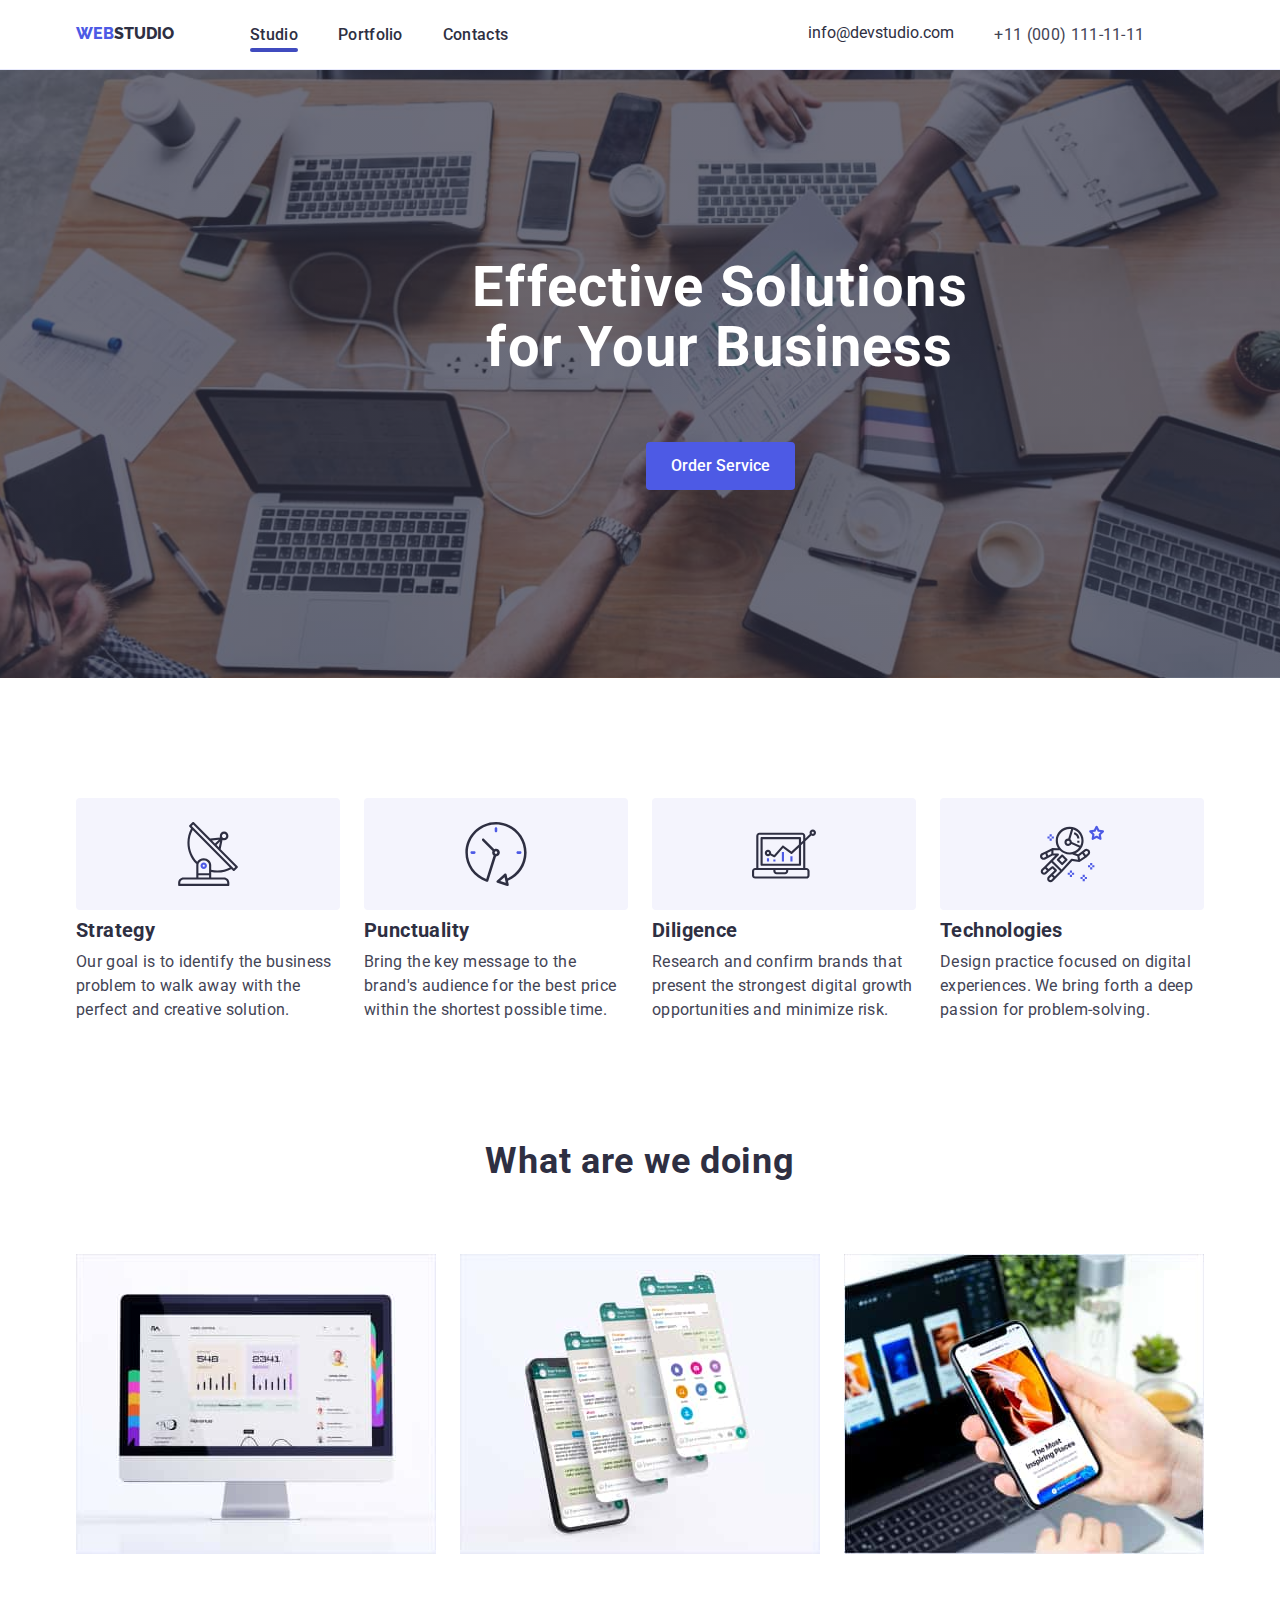
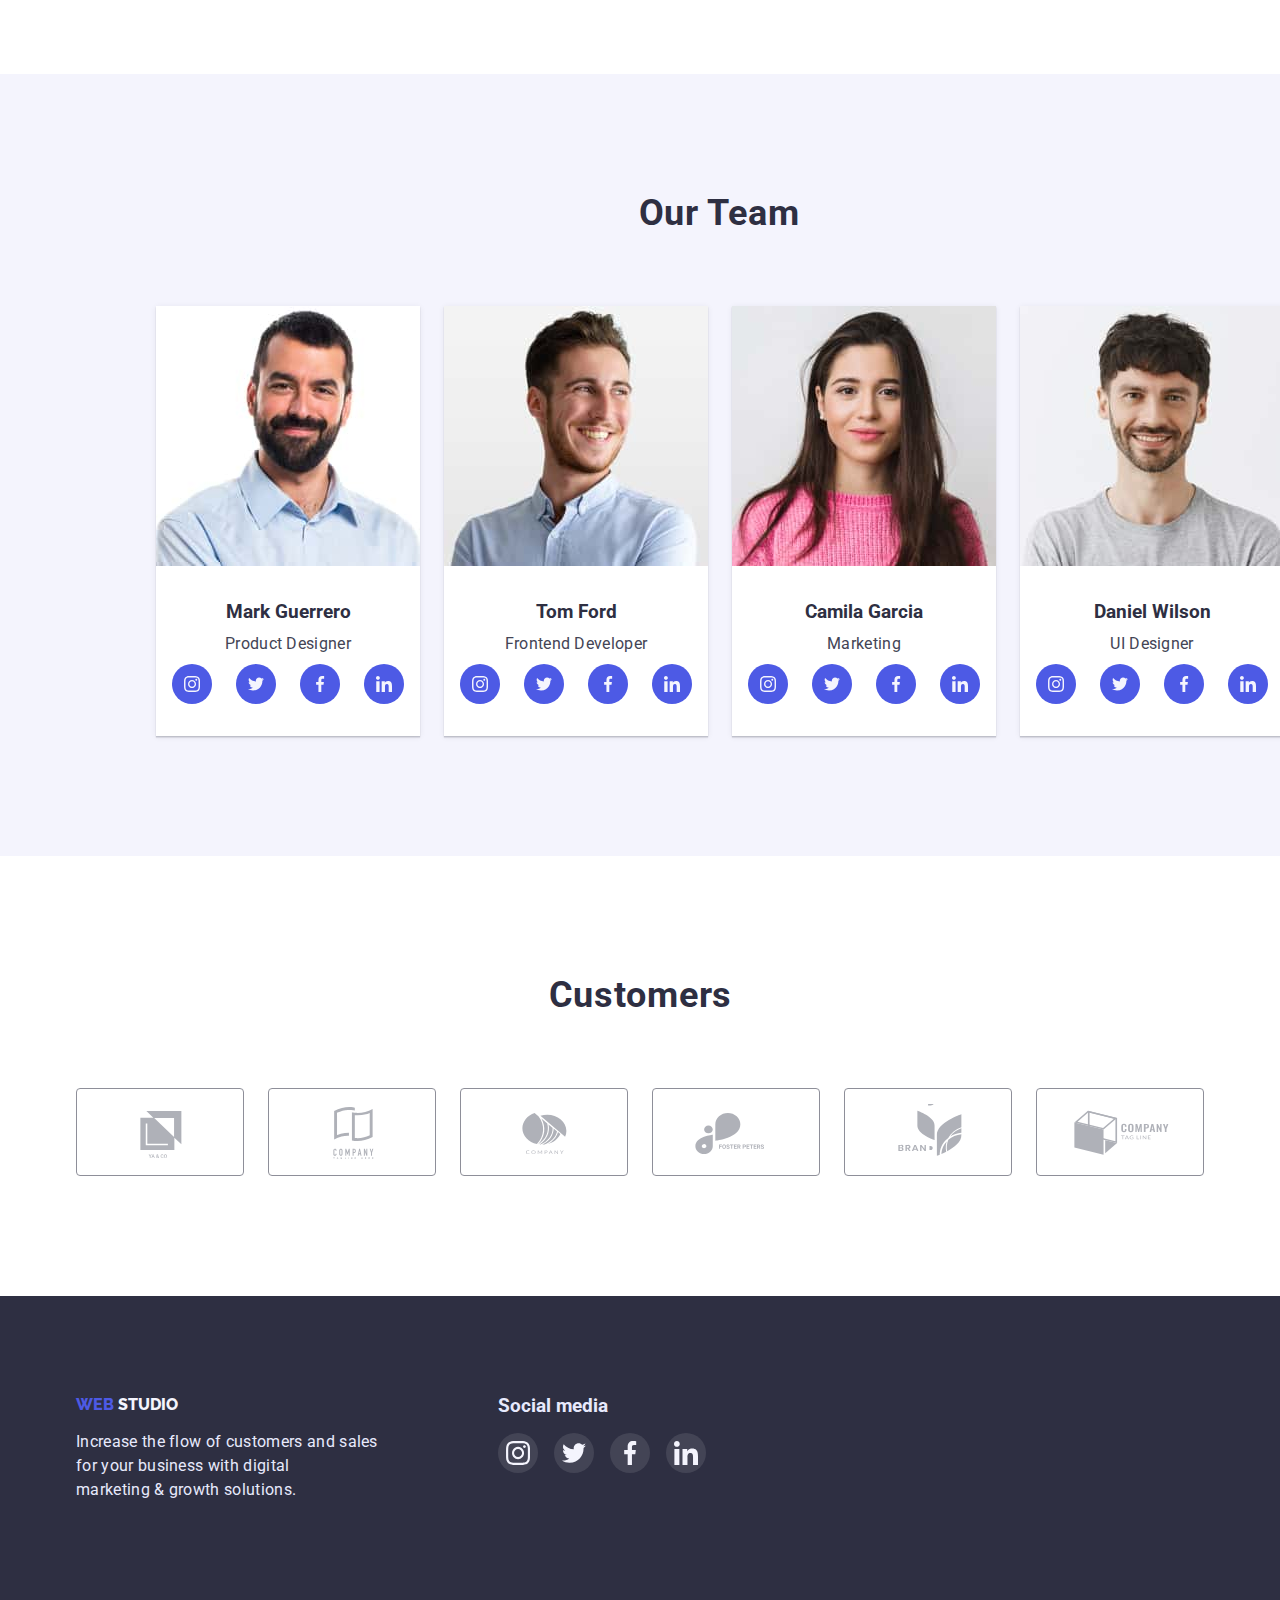
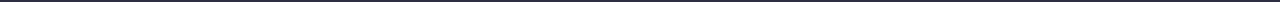
==== index.html @ efa9cd20 "update goit-markup-hw-06" ====
<!DOCTYPE html>
<html lang="en">
  <head>
    <meta charset="UTF-8" />
    <meta http-equiv="X-UA-Compatible" content="IE=edge" />
    <meta name="viewport" content="width=device-width, initial-scale=1.0" />
    <title>Studio</title>
    <link rel="stylesheet" href="./images/demo.html">
    <link rel="stylesheet" href="https://cdnjs.cloudflare.com/ajax/libs/modern-normalize/1.0.0/modern-normalize.min.css">
    <link rel="stylesheet" href="./css/styles.css">
    <link rel="preconnect" href="https://fonts.googleapis.com">
<link rel="preconnect" href="https://fonts.gstatic.com" crossorigin>
<link href="https://fonts.googleapis.com/css2?family=Raleway:wght@800&
family=Roboto:wght@400;500;700;900&display=swap" 
rel="stylesheet">
  </head>
  <!--Site header-->
  <body>
    <header class="header-style">
      <div class="container header-container">
    <nav class="navigation">
    <a href="./index.html" class="logo link"><span class="logo-item">WEB</span>STUDIO</a>
    <ul class="menu list">
      <li class="menu-item current"><a href="./index.html" class="menu-link link">Studio</a> </li>
      <li class="menu-item"><a href="./portfolio.html" class="menu-link link">Portfolio</a></li>
      <li class="menu-item"><a href="" class="menu-link link">Contacts</a></li>
    </nav>
  </ul>
  <address><ul class="list contacts-list">
    <li><a class="link" href="mailto:info@devstudio.com">info@devstudio.com</a></li>
      <li><a class="phone-number link" href="tel:+110001111111">+11 (000) 111-11-11</a></li>
   </ul></address>
  </div>
  </header>
  <!--Main page-->
  <main>
    <section class="main-container">
      <div class="container">
  <h1 class="main-title">Effective Solutions for Your Business</h1>
  <button type="button" class="btn main-btn" data-modal-open>Order Service</button>
</div>
</section>
  <!--Description list-->
 <section class="descr-container">
  <div class="container">
  <h2 class="second-title visually-hidden">About us</h2>
  <ul class="list descr">
  <li  class="descr-item">
    <div class="thumb">
      <svg class="desc-icon" width="64" height="64">
        <use href="./images/symbol-defs.svg#icon-antenna-1"></use>
      </svg>
    </div>
    <h3 class="third-title">Strategy</h3>
    <p class="text">Our goal is to identify the 
      business problem to walk away with the
      perfect and creative solution.</p>
  </li>
  <li class="descr-item">
    <div class="thumb">
      <svg class="desc-icon"  width="64" height="64">
        <use href="./images/symbol-defs.svg#icon-clock-1"></use>
      </svg>
    </div>
    <h3 class="third-title">Punctuality</h3>
    <p class="text">Bring the key message to the brand's audience
      for the  best price</br> within the shortest possible time.</p>
  </li>
  <li class="descr-item">
    <div class="thumb">
      <svg class="desc-icon"  width="64" height="64">
        <use href="./images/symbol-defs.svg#icon-diagram-1"></use>
      </svg>
    </div>  
    <h3 class="third-title">Diligence</h3>
    <p class="text">Research and confirm brands that
      present the strongest digital growth opportunities
    and minimize risk.</p>
  </li>
  <li class="descr-item">
    <div class="thumb">
      <svg class="desc-icon"  width="64" height="64">
        <use href="./images/symbol-defs.svg#icon-astronaut-1"></use>
      </svg>
    </div>
    <h3 class="third-title">Technologies</h3>
    <p class="text">Design practice
       focused on digital experiences. 
      We bring forth a deep passion for problem-solving.</p>
  </li>
 </ul>
</div>
 </section>
 <!--Our responsibilities-->
 <section  class="skills-container">
  <div class="container">
 <h2 class="second-title skills-title">What are we doing</h2>
 <ul class="list skills">
  <li class="skills-item"><img src="./images/rectangle-71-3-1.jpg" 
    alt="Photo-1" width="360"></li>
  <li class="skills-item"><img src="./images/rectangle-7-4-1.jpg" 
    alt="Photo-2" width="360"></li>
  <li class="skills-item"><img src="./images/rectangle-71-5-1.jpg" 
    alt="Photo-3" width="360"></li>
  </ul>
</div>
</section>
    <!--Our team-->
    <section class="team-container">
      <div class="container">
<h2 class="second-title team-title">Our Team</h2>
<ul class="list team-list">
     <li class="team-item"><img src="./images/img-4-1.jpg" 
    alt="Team-Photo-1" width="264"><div class="our-team"><h3 class="team-name">Mark Guerrero</h3>
    <p class="text team-work">Product Designer</p>
  <ul class="team-soc-list list">
    <li class="team-soc-item"><a class="team-soc-link link" href="">
      <svg class="team-soc-icon" width="16" height="16">
        <use href="./images/symbol-defs.svg#icon-instagram-2"></use>
      </svg>
    </a>
  </li>

    <li class="team-soc-item"><a class="team-soc-link link" href="">
      <svg class="team-soc-icon" width="16" height="16">
        <use href="./images/symbol-defs.svg#icon-twitter-1-1"></use>
      </svg>
    </a>
  </li>
    <li class="team-soc-item"><a class="team-soc-link link" href="">
      <svg class="team-soc-icon" width="16" height="16">
        <use href="./images/symbol-defs.svg#icon-facebook-1-1"></use>
      </svg>
    </a>
  </li>
    <li class="team-soc-item"><a class="team-soc-link link" href="">
      <svg class="team-soc-icon" width="16" height="16">
        <use href="./images/symbol-defs.svg#icon-linkedin-1-1"></use>
      </svg>
    </a>
  </li>
  </ul>
</div>
</li>
    <li class="team-item"><img src="./images/img-5-1.jpg" 
      alt="Team-Photo-2" width="264"><div class="our-team"><h3 class="team-name">Tom Ford</h3>
      <p class="text team-work">Frontend Developer</p>
      <ul class="team-soc-list list">
        <li class="team-soc-item"><a class="team-soc-link link" href="">
          <svg class="team-soc-icon" width="16" height="16">
            <use href="./images/symbol-defs.svg#icon-instagram-2"></use>
          </svg>
        </a></li>
        <li class="team-soc-item"><a class="team-soc-link link" href="">
          <svg class="team-soc-icon" width="16" height="16">
            <use href="./images/symbol-defs.svg#icon-twitter-1-1"></use>
          </svg>
        </a></li>
        <li class="team-soc-item"><a class="team-soc-link link" href="">
          <svg class="team-soc-icon" width="16" height="16">
            <use href="./images/symbol-defs.svg#icon-facebook-1-1"></use>
          </svg>
        </a></li>
        <li class="team-soc-item"><a class="team-soc-link link" href="">
          <svg class="team-soc-icon" width="16" height="16">
            <use href="./images/symbol-defs.svg#icon-linkedin-1-1"></use>
          </svg>
        </a>
      </li>
      </ul>
      </div>
    </li>
    <li class="team-item"><img src="./images/img-6-1.jpg" 
      alt="Team-Photo-3" width="264"><div class="our-team"><h3 class="team-name">Camila Garcia</h3>
      <p class="text team-work">Marketing</p>
      <ul class="team-soc-list list">
        <li class="team-soc-item"><a class="team-soc-link link" href="">
          <svg class="team-soc-icon" width="16" height="16">
            <use href="./images/symbol-defs.svg#icon-instagram-2"></use>
          </svg>
        </a></li>
        <li class="team-soc-item"><a class="team-soc-link link" href="">
          <svg class="team-soc-icon" width="16" height="16">
            <use href="./images/symbol-defs.svg#icon-twitter-1-1"></use>
          </svg>
        </a></li>
        <li class="team-soc-item"><a class="team-soc-link link" href="">
          <svg class="team-soc-icon" width="16" height="16">
            <use href="./images/symbol-defs.svg#icon-facebook-1-1"></use>
          </svg>
        </a></li>
        <li class="team-soc-item"><a class="team-soc-link link" href="">
          <svg class="team-soc-icon" width="16" height="16">
            <use href="./images/symbol-defs.svg#icon-linkedin-1-1"></use>
          </svg>
        </a>
      </li>
      </ul>
    </div>
    </li>
  <li class="team-item"><img src="./images/img-7-1.jpg" 
      alt="Team-Photo-4" width="264"><div class="our-team"><h3 class="team-name">Daniel Wilson</h3>
      <p class="text team-work">UI Designer</p>
      <ul class="team-soc-list list">
        <li class="team-soc-item"><a class="team-soc-link link" href="">
          <svg class="team-soc-icon" width="16" height="16">
            <use href="./images/symbol-defs.svg#icon-instagram-2"></use>
          </svg>
        </a></li>
        <li class="team-soc-item"><a class="team-soc-link link" href="">
          <svg class="team-soc-icon" width="16" height="16">
            <use href="./images/symbol-defs.svg#icon-twitter-1-1"></use>
          </svg>
        </a></li>
        <li class="team-soc-item"><a class="team-soc-link link" href="">
          <svg class="team-soc-icon" width="16" height="16">
            <use href="./images/symbol-defs.svg#icon-facebook-1-1"></use>
          </svg>
        </a></li>
        <li class="team-soc-item"><a class="team-soc-link link" href="">
          <svg class="team-soc-icon" width="16" height="16">
            <use href="./images/symbol-defs.svg#icon-linkedin-1-1"></use>
          </svg>
        </a>
      </li>
      </ul>
    </div>
    </li>
</ul>
    </section>
  <!--Our customers-->
    <section class="customers-container">
      <div class="container">
        <h2 class="second-title customers-title">Customers</h2>
      <ul class="customers-list list">
        <li class="customer-item">
          <a class="customer-link link" href="">
          <svg class="customer-icon" width="104" height="56">
            <use href="./images/symbol-defs.svg#icon-Logo"></use>
          </svg>
        </a>
      </li>
        <li class="customer-item">
          <a class="customer-link link" href=""><svg class="customer-icon" width="104" height="56">
          <use href="./images/symbol-defs.svg#icon-Logo-1"></use>
          </svg>
        </a>
      </li>
        <li class="customer-item">
          <a class="customer-link link" href=""><svg class="customer-icon" width="104" height="56">
          <use href="./images/symbol-defs.svg#icon-Logo-2"></use>
          </svg>
        </a>
      </li>
        <li class="customer-item">
          <a class="customer-link link" href=""><svg class="customer-icon" width="104" height="56">
          <use href="./images/symbol-defs.svg#icon-Logo-3"></use>
          </svg>
        </a>
      </li>
        <li class="customer-item">
          <a class="customer-link link" href=""><svg class="customer-icon" width="104" height="56">
          <use href="./images/symbol-defs.svg#icon-Logo-4"></use>
          </svg>
        </a>
      </li>
        <li class="customer-item"><div class="customer-thumb">
          <a class="customer-link link" href=""><svg class="customer-icon" width="104" height="56">
          <use href="./images/symbol-defs.svg#icon-Logo-5"></use>
          </svg>
        </a>
        </div>
      </li>
    </ul>
  </div>
    </section>
</main>
<!--Site footer-->
<footer class="footer-container">
  <div class="container">
    <div class="footer-content">
    <div class="footer-info">
  <a class="logo link" href="./index.html"><span class="logo-item">WEB</span>
    <span class="logo-second-item">STUDIO</span></a>
  <p class="text">Increase the flow of customers and sales</br>
    for your business with digital</br> marketing & growth solutions.</p>
  </div>
    <div class="foot-soc-container">
    <h3 class="foot-soc-title">Social media</h3>
    <ul class="foot-soc-list list">
      <li class="foot-soc-item">
        <a class="foot-soc-link link" href="">
          <svg class="foot-soc-icon" width="24" height="24">
            <use href="./images/symbol-defs.svg#icon-instagram-2"></use>
          </svg>
        </a>
      </li>
      <li class="foot-soc-item">
        <a class="foot-soc-link link" href="">
          <svg class="foot-soc-icon" width="24" height="24">
            <use href="./images/symbol-defs.svg#icon-twitter-1-1"></use>
          </svg>
        </a>
      </li>
      <li class="foot-soc-item">
        <a class="foot-soc-link link" href="">
          <svg class="foot-soc-icon" width="24" height="24">
            <use href="./images/symbol-defs.svg#icon-facebook-1-1"></use>
          </svg>
        </a>
      </li>
      <li class="foot-soc-item">
        <a class="foot-soc-link link" href="">
          <svg class="foot-soc-icon" width="24" height="24">
            <use href="./images/symbol-defs.svg#icon-linkedin-1-1"></use>
          </svg>
        </a>
      </li>
    </ul>
  </div>
</div>
  </div>
</footer>
<div class="backdrop is-hidden" data-modal>
  <div class="modal">
    <button type="button" class="modal-button" data-modal-close>
      <svg class="modal-button-icon" width="8" height="8">
        <use href="./images/symbol-defs.svg#icon-close-black-18dp-1"></use>
      </svg>
    </button>
  </div>
</div>
<script src="./js/modal.js"></script>
  </body>
</html>
---- css/styles.css ----
:root {
  --text-color: #434455;
  --main-color: #2e2f42;
  --btn-hover-color: #4d5ae5;
}
body {
  font-family: "Roboto", "Raleway", sans-serif;
  color: var(--main-color);
}
h1 {
  margin: 0px auto;
}
h2 {
  margin: 0px auto;
}
h3 {
  margin: 0px auto;
}
ul {
  margin: 0px auto;
}
.link {
  text-decoration: none;
  color: var(--main-color);
  font-style: normal;
  transition-property:color;
  transition-duration:250ms;
  transition-timing-function:cubic-bezier(0.4, 0, 0.2, 1);
}
.link:hover,
.link:focus {
  color: #404bbf;
}
.list {
  list-style: none;
}

/*Site Header*/
.container {
  width: 1158px;
  padding-left: 15px;
  padding-right: 15px;
  margin: 0px auto;
}
.header-container {
  display: flex;
  padding-top: 24px;
  padding-bottom: 24px;
}
.header-style {
  border-bottom: 1px solid #e7e9fc;
}
.navigation {
  display: flex;
  align-items: center;
}
.logo {
  margin-right: 76px;
  font-family: "Raleway";
  font-weight: 800;
}
.logo-item {
  color: var(--btn-hover-color);
}
.menu {
  padding: 0;
  display: flex;
  gap: 40px;
}
.menu-item {
  font-weight: 500;
  font-size: 16px;
  line-height: 1.33;
  letter-spacing: 0.02em;
  position: relative;
}
.menu-item.current::after{
  content:'';
  position: absolute;
  left: 0;
  top: 24px;
  width:100%;
  height:4px; 
  background-color: #404BBF;
  border-radius: 2px;
}

.contacts-list {
  font-weight: 400;
  display: flex;
  flex-direction: row;
  padding-left: 300px;
  gap: 40px;
}
.phone-number {
  display: flex;
  font-weight: 400;
  font-size: 16px;
  line-height: 1.33;
  letter-spacing: 0.02em;
  color: var(--text-color);
}
.mail {
  display: flex;
  color: var(--text-color);
}
.btn {
  font-family: inherit;
  font-weight: 500;
  display: flex;
  flex-direction: row;
  justify-content: center;
  align-items: center;
  padding: 12px 24px;
  height: 48px;
  background: #f4f4fd;
  border: 1px solid #e7e9fc;
  border-radius: 4px;
  color: #4d5ae5;
  cursor: pointer;
  transition-property: border-color, 
  background-color,color;
  transition-duration:250ms;
  transition-timing-function:cubic-bezier(0.4, 0, 0.2, 1) ;
}
.btn:is(:hover, :focus){
  border-color: transparent;
  color: #ffffff;
  background-color: var(--btn-hover-color);
}
.main-container {
  width: 1440px;
  padding-top: 188px;
  padding-bottom: 188px;
  margin: 0px auto;
  text-align: center;
  background-image: linear-gradient(
      rgba(46, 47, 66, 0.7),
      rgba(46, 47, 66, 0.7)
    ),
    url(../images/people-office-1.jpg);
  background-repeat: no-repeat;
  background-position: center;
  background-size: cover, cover;
}
.main-title {
  font-size: 56px;
  line-height: 1.07;
  letter-spacing: 0.02em;
  max-width: 496px;
  margin-bottom: 64px;
  color: #ffffff;
}
.main-btn {
  display: block;
  margin: 0px auto;
  background: var(--btn-hover-color);
  color: #ffffff;
  border-color: transparent;
}
.main-btn:is(:hover, :focus) {
  background: #404bbf;
}
.second-title {
  font-size: 36px;
  line-height: 1.11;
  letter-spacing: 0.02em;
}
.third-title {
  font-size: 20px;
  line-height: 1.2;
  letter-spacing: 0.02em;
}
.descr-container {
  padding-top: 120px;
  padding-bottom: 120px;
}
.descr {
  display: flex;
  align-items: center;
  justify-items: center;
  gap: 24px;
  padding: 0;
}
.descr-item {
  width: 264px;
}
.desr-icon-list {
  display: flex;
  padding-left: 0px;
  margin-bottom: 8px;
  gap: 24px;
}
.thumb {
  width: 264px;
  height: 112px;
  display: flex;
  margin: 0px auto;
  margin-bottom: 8px;
  justify-content: center;
  align-items: center;
  background-color: #f4f4fd;
  border-radius: 4px;
}
.descr-item .text {
  margin-top: 8px;
  margin-bottom: 0;
}
.skills-container {
  padding-left: 0px;
  padding-right: 0px;
  padding-bottom: 120px;
}
.skills-title {
  width: 323px;
  text-align: center;
  letter-spacing: 0.02em;
}
.skills {
  padding: 0;
  display: flex;
  gap: 24px;
  margin-top: 72px;
}
.skills-item {
  width: 360px;
  height: 300px;
}
.team-container {
  padding: 0;
  padding-top: 120px;
  padding-bottom: 120px;
  margin: 0 auto;
  background-color: #f4f4fd;
}
.team-container .container {
  width: 1440px;
  margin: 0 auto;
}
.team-title {
  display: flex;
  text-align: center;
  letter-spacing: 0.02em;
  width: 163px;
}
.our-team {
  display: inline-block;
  padding-top: 32px;
  padding-bottom: 32px;
}
.team-list {
  display: flex;
  margin-top: 72px;
  padding-left: 0px;
  text-align: center;
  justify-content: center;
  gap: 24px;
}
.team-item {
  width: 264px;
  display: block;
  flex-wrap: nowrap;
  background-color: #ffffff;
  box-shadow: 0px 1px 6px rgba(46, 47, 66, 0.08),
    0px 1px 1px rgba(46, 47, 66, 0.16), 0px 2px 1px rgba(46, 47, 66, 0.08);
}
.team-name {
  text-align: center;
}
.team-work {
  margin: 0;
  margin-top: 8px;
  text-align: center;
}
.team-soc-list {
  display: flex;
  margin: 0 auto;
  margin-top: 8px;
  padding-left: 16px;
  padding-right: 16px;
  justify-content: center;
  gap: 24px;
}
.team-soc-item {
  display: inline-block;
  width: 40px;
  height: 40px;
}
.team-soc-link {
  width: 100%;
  height: 100%;
  border-radius: 50%;
  display: flex;
  justify-content: center;
  align-items: center;
  background-color: #4d5ae5;
  transition-property:background-color;
  transition-duration:250ms;
  transition-timing-function:cubic-bezier(0.4, 0, 0.2, 1);
}
.team-soc-link:is(:hover, :focus) {
  background-color: rgba(64, 75, 191, 1);
}
.team-soc-icon {
  fill: #f4f4fd;
}
/*Our customers*/
.customers-container {
  padding: 0;
  padding-top: 120px;
  padding-bottom: 120px;
}
.customers-title {
  display: flex;
  text-align: center;
  letter-spacing: 0.02em;
  width: 183px;
  margin: 0 auto;
  margin-bottom: 72px;
}
.customers-list {
  display: flex;
  margin: 0 auto;
  padding: 0px;
  justify-content: center;
  gap: 24px;
}
.customer-link{
  width: 168px;
  height: 88px;
  display: flex;
  margin: 0px auto;
  justify-content: center;
  align-items: center;
  border: 1px solid #8e8f99;
  border-radius: 4px;
  cursor: pointer; 
  transition-property:border;
  transition-duration:250ms;
  transition-timing-function:cubic-bezier(0.4, 0, 0.2, 1);
}
.customer-icon {
  fill: #AFB1B8;
  transition-property:fill;
  transition-duration:250ms;
  transition-timing-function:cubic-bezier(0.4, 0, 0.2, 1);
}
.customer-link:hover, 
.customer-link:focus {
  border: 1px solid #404BBF ;
} 
.customer-link:hover .customer-icon, 
.customer-link:focus .customer-icon {
  fill: #404BBF;
} 

.text { 
  font-weight: 400;
  font-size: 16px;
  line-height: 1.5;
  letter-spacing: 0.02em;
  color: var(--text-color);
}
.portfolio-container {
  padding-top: 96px;
  padding-bottom: 120px;
}
.portfolio-btn {
  font-family: "Roboto";
  font-weight: 500;
  font-size: 16px;
  line-height: 1.5;
  letter-spacing: 0.04em;
  display: flex;
  flex-direction: row;
  justify-content: center;
  align-items: center;
  gap: 24px;
  margin-bottom: 84px;
  padding-left: 0px;
  padding-right: 0px;
}
.filter-btn:is(:hover, :focus) {
  cursor: pointer;
  box-shadow: 0px 4px 4px rgba(0, 0, 0, 0.15);
  border-color: transparent;
}
.projects-list {
  padding-left: 0px;
  padding-right: 0px;
  display: flex;
  flex-wrap: wrap;
  column-gap: 24px;
  row-gap: 48px;
}
.projects-list .text {
  margin-bottom: 0px;
  margin-top: 8px;
}
.projects-item {
  width: 360px;
  flex-basis: calc((100% - 24px) / 4);
}
.projects-link {
  display: block;
  transition-property:box-shadow,color;
  transition-duration:250ms;
  transition-timing-function:cubic-bezier(0.4, 0, 0.2, 1);
}
.projects-link:is(:hover, :focus) {
  cursor: pointer;
  box-shadow: 0px 1px 6px rgba(46, 47, 66, 0.08),
    0px 1px 1px rgba(46, 47, 66, 0.16), 0px 2px 1px rgba(46, 47, 66, 0.08);
  color: var(--text-color);
}
.projects-cover-wrap{
  position: relative;
  width: 360px;
  height: 300px;
 overflow: hidden;
}
.projects-cover-text{
  position: absolute;
  top: 0;
  font-size: 16px;
  font-weight: 400;
  line-height: 1.5;
  letter-spacing: 0.02em;
  color:#F4F4FD;
  background-color:var(--btn-hover-color);
  padding: 40px 32px 164px 32px;
  margin: 0 auto;
  transform: translateY(100%);
  transition-property:transform;
  transition-duration:250ms;
  transition-timing-function:cubic-bezier(0.4, 0, 0.2, 1);
}
.projects-link:is(:hover, :focus) .projects-cover-text{
  transform: translateY(0);
}
.projects-img {
  width: 360px;
  height: 300px;
  display: block;
  border-left: 1px solid #e7e9fc;
  border-right: 1px solid #e7e9fc;
  border-bottom: 1px solid #e7e9fc;
}
.projects-side-text {
  padding: 32px 16px 32px 16px;
  border-left: 1px solid #e7e9fc;
  border-right: 1px solid #e7e9fc;
  border-bottom: 1px solid #e7e9fc;
  gap: 8px;
}
.footer-container {
  display: flex;
  margin: 0 auto;
  padding-top: 100px;
  padding-bottom: 100px;
  background-color: #2e2f42;
  background-size: cover;
  gap: 120px;
}
.footer-content {
  display: flex;
}
footer .text {
  margin-bottom: 0px;
  color: #e7e9fc;
}
.footer-info {
  display: block;
}
.logo-second-item {
  color: #f4f4fd;
}
.foot-soc-container {
  display: block;
  margin-left: 120px;
}
.foot-soc-title {
  color: #e7e9fc;
  margin-left: 0px;
  margin-right: 0px;
}
.foot-soc-list {
  display: flex;
  margin-left: 0px;
  margin-right: 0px;
  margin-top: 16px;
  padding-left: 0px;
  gap: 16px;
}
.foot-soc-item {
  display: inline-block;
  width: 40px;
  height: 40px;
}
.foot-soc-link {
  width: 100%;
  height: 100%;
  border-radius: 50%;
  display: flex;
  justify-content: center;
  align-items: center;
  background-color: rgba(255, 255, 255, 0.1);
  transition-property:background-color;
  transition-duration:250ms;
  transition-timing-function:cubic-bezier(0.4, 0, 0.2, 1);
}
.foot-soc-link:is(:hover, :focus) {
  background-color: rgba(49, 208, 170, 1);
}
.backdrop{
  position: fixed;
  top: 0;
  width: 100%;
  height: 100%;
  background-color: rgba(46, 47, 66, 0.4);
  transition: opacity 250ms linear,visibility 250ms linear ;
}
.modal{
  position: absolute;
  top: 50%;
  left:50%;
  transform: translate(-50%, -50%) scale(1) rotate(0);
  width: 408px;
  min-height:576px;
  background-color:#FCFCFC;
  border-radius: 4px;
  padding: 24px;
  transition: transform 250ms linear;
}
.modal-button{
  width: 24px;
  height: 24px;
  background-color:#E7E9FC;
  border: 1px solid rgba(0, 0, 0, 0.1);
  border-radius: 50%;
  display: flex;
  align-items: center;
  justify-content: center;
  margin-left: auto;
}
.backdrop.is-hidden .modal{
  transform: translate(-50%, -50%) scale(0) rotate(-360deg);
}
.is-hidden{
  opacity: 0;
  visibility: hidden;
  pointer-events: none;
}
.visually-hidden {
  position: absolute;
  width: 1px;
  height: 1px;
  margin: -1px;
  border: 0;
  padding: 0;
  white-space: nowrap;
  clip-path: inset(100%);
  clip: rect(0 0 0 0);
  overflow: hidden;
}
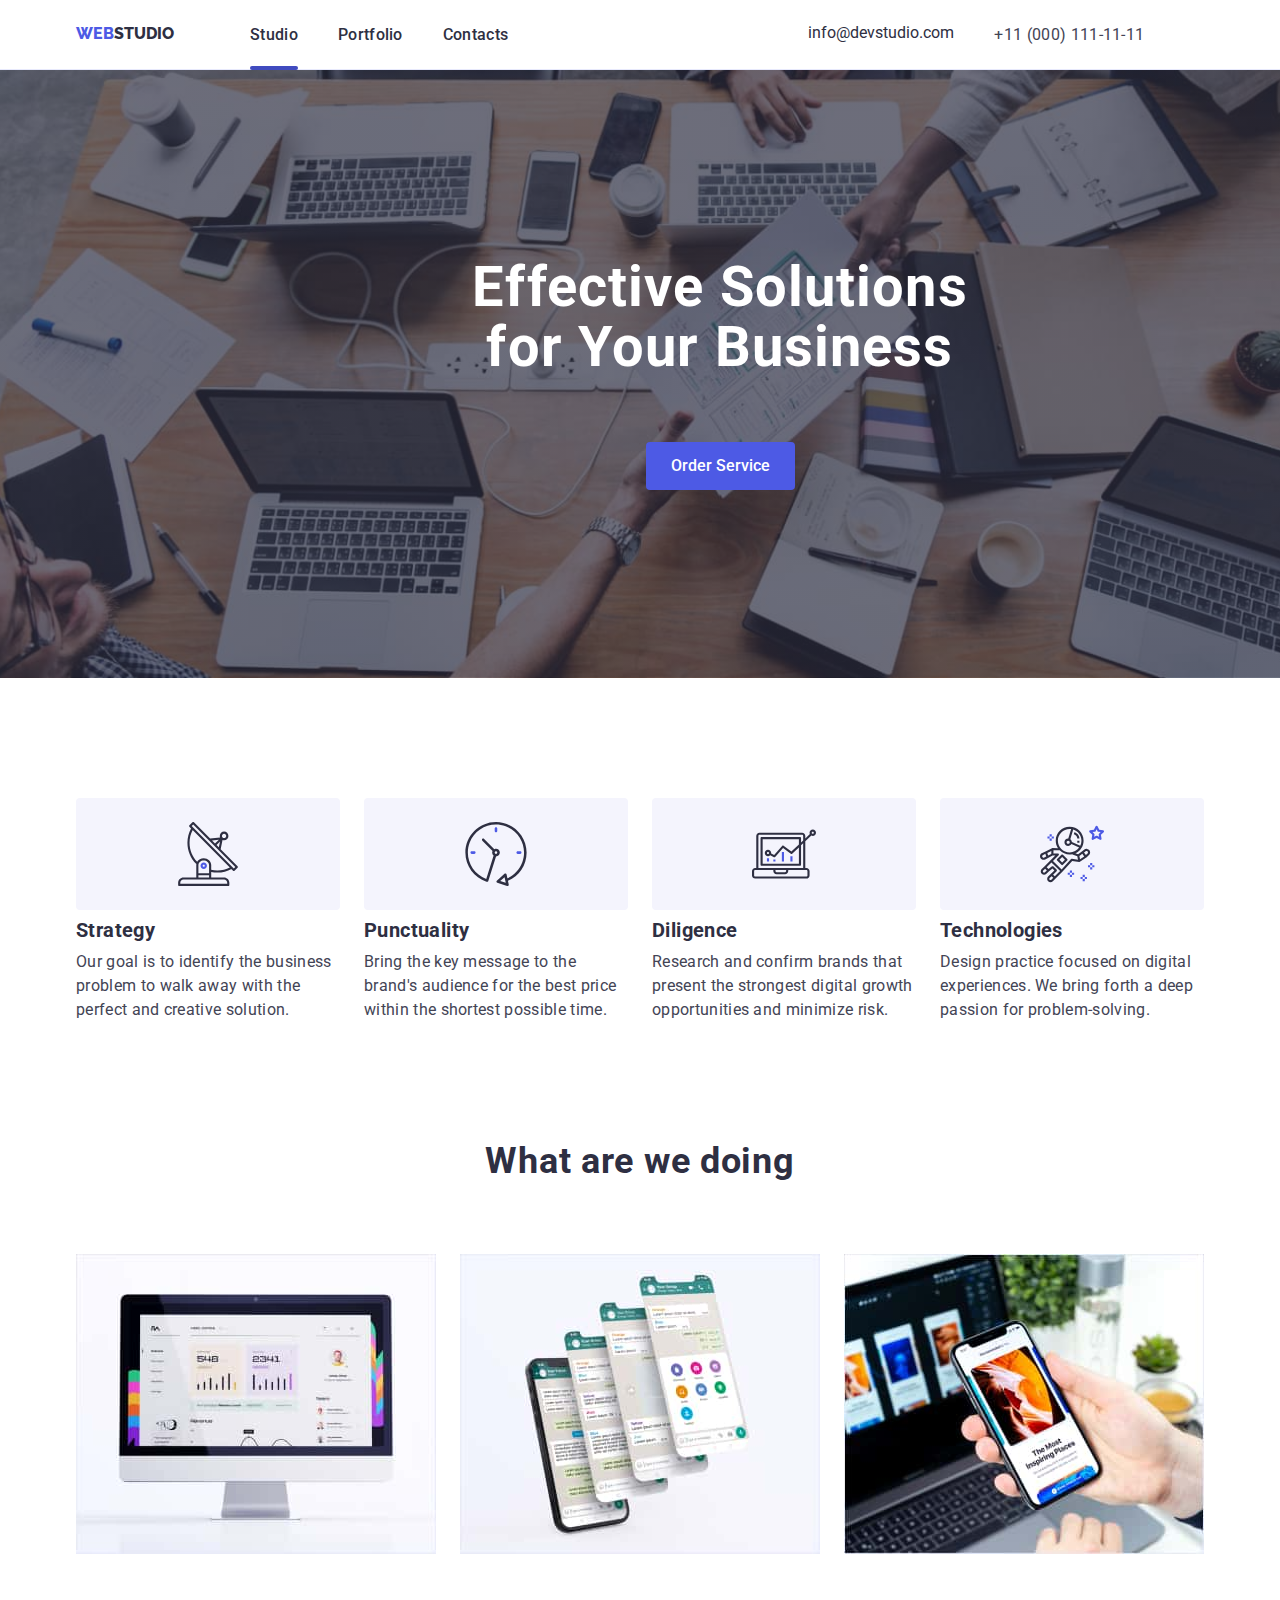
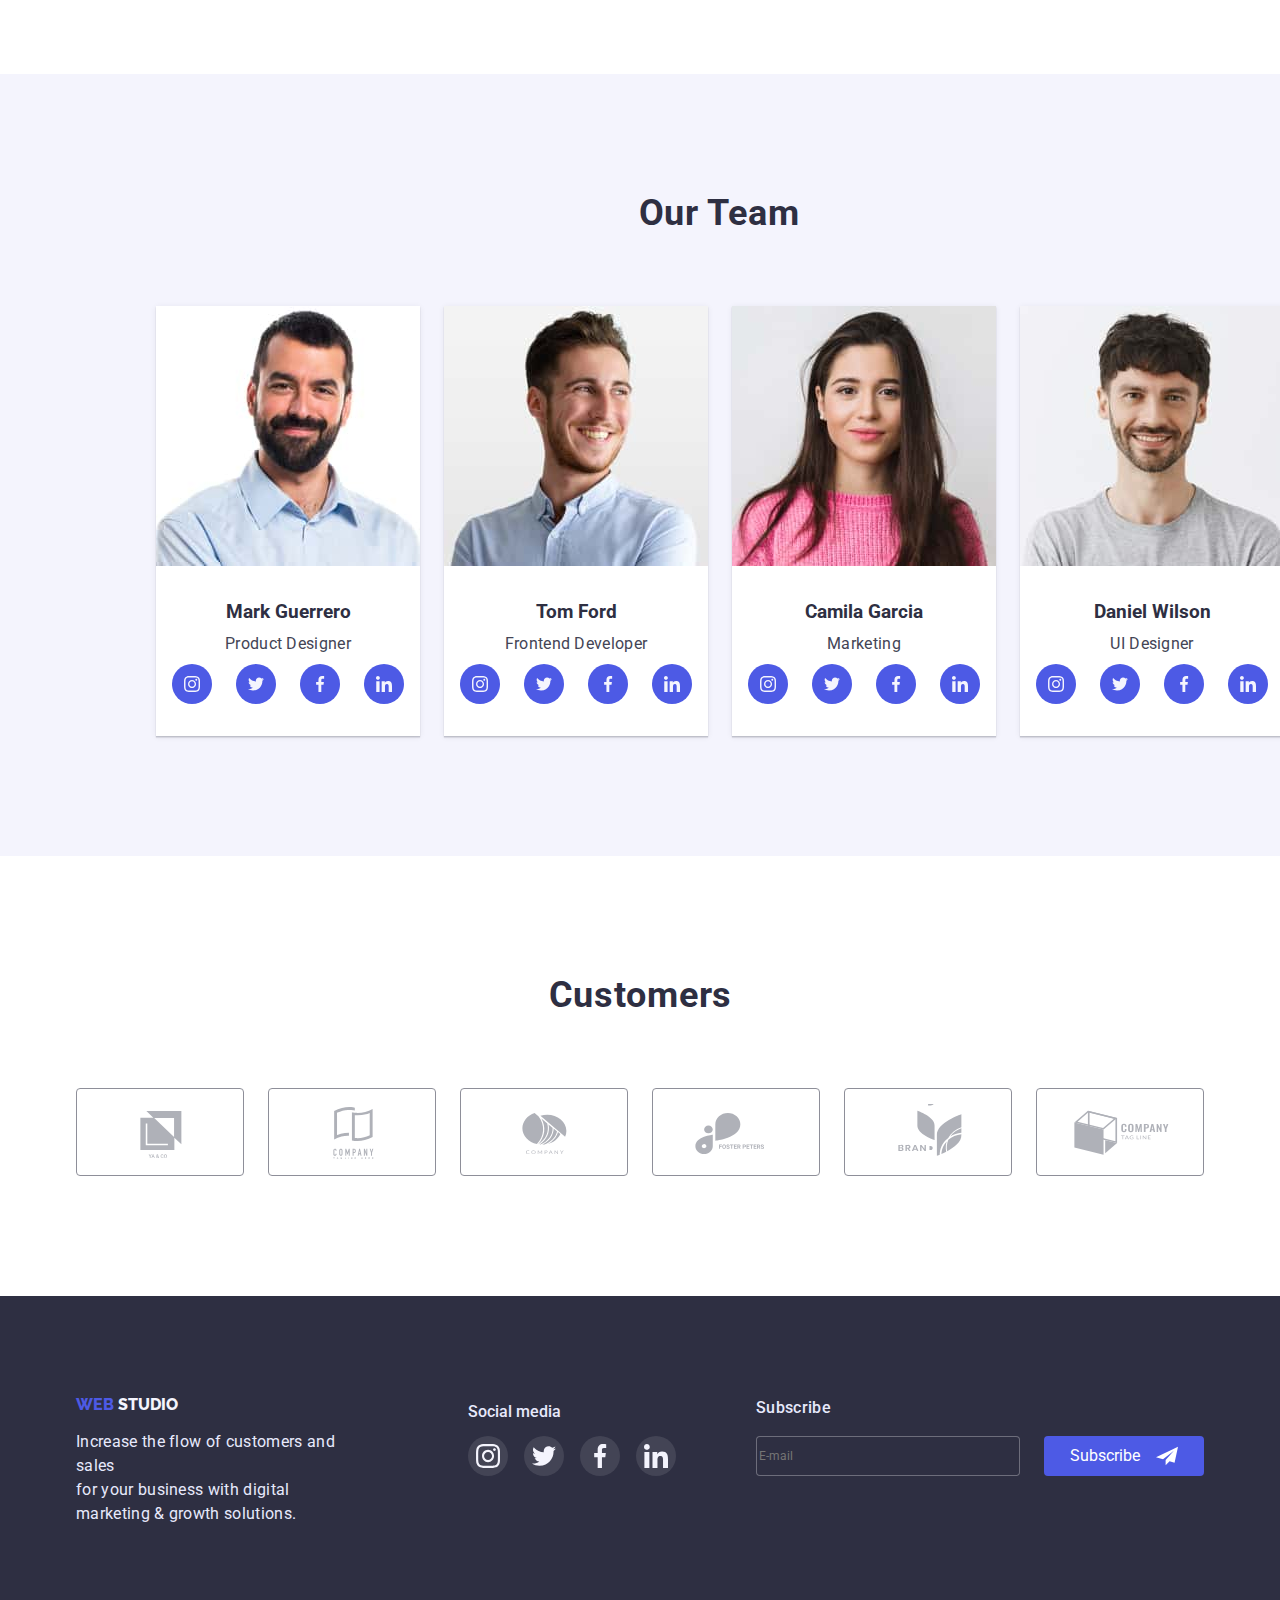
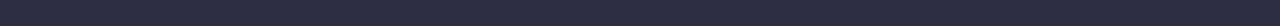
==== commit f3609afd: "update-goit-markup-hw-06" ====
--- a/index.html
+++ b/index.html
@@ -318,6 +318,23 @@
       </li>
     </ul>
   </div>
+  <form class="footer-form">
+  <div class="footer-field">
+    <label class="footer-label" for="user-subscribe">Subscribe</label>
+    <div class="footer-input-wrap">
+    <input type="email" 
+    class="footer-input"  
+    name="user-subscribe"
+    id="user-subscribe"
+    placeholder="E-mail"
+    >
+    <button type="submit" class="main-btn footer-btn">Subscribe 
+      <svg class="footer-icon" width="24px" height="24px" >
+        <use href="./images/symbol-defs.svg#icon-Frame-3"></use>
+      </svg>
+    </div>
+    </div>
+    </form>
 </div>
   </div>
 </footer>
@@ -328,6 +345,73 @@
         <use href="./images/symbol-defs.svg#icon-close-black-18dp-1"></use>
       </svg>
     </button>
+    <p class="modal-title">Leave your contacts 
+      and we will call you back</p>
+      <form class="modal-form">
+        <div class="modal-field">
+<label class="input-label" for="user-name">Name</label>
+<div class="input-wrap">
+<input type="text" 
+class="modal-input" 
+name="user-name"
+id="user-name"
+required>
+<svg class="modal-icon" width="18" height="18">
+  <use href="./images/symbol-defs.svg#icon-person-black-18dp-1-1"></use>
+</svg>
+</div>
+</div>
+<div class="modal-field">
+<label class="input-label" for="user-phone">Phone</label>
+<div class="input-wrap">
+<input type="tel" 
+class="modal-input" 
+name="user-phone"
+id="user-phone"
+required>
+<svg class="modal-icon" width="18" height="18">
+  <use href="./images/symbol-defs.svg#icon-phone-black-18dp-1-1"></use>
+</svg>
+</div>
+</div>
+<div class="modal-field">
+<label class="input-label" for="user-email">Email</label>
+<div class="input-wrap">
+<input type="email" 
+class="modal-input"  
+name="user-email"
+id="user-email"
+>
+<svg class="modal-icon" width="18" height="18">
+  <use href="./images/symbol-defs.svg#icon-email-black-18dp-1-1"></use>
+</svg>
+</div>
+</div>
+<div class="modal-field">
+  <label class="input-label" for="user-text">Comment</label>
+<textarea class="modal-comment" 
+name="user-text" 
+id="user-text" 
+placeholder="Text input"></textarea>
+</div>
+<div class="modal-field">
+<input type="checkbox"
+class="input-check visually-hidden" 
+name="policy" 
+id="policy"
+value="accepted"
+required>
+<label class="check-text" for="policy">
+  <span>
+    <svg class="cheeck-icon" width="10" height="8">
+    <use href="./images/symbol-defs.svg#icon-vector-1"></use>
+  </svg>
+</span>I accept the terms and conditions of the 
+  <a href="" class="policy-link">Privacy Policy</a>
+</label>
+</div>
+<button type="submit" class="btn main-btn">Send</button>
+      </form>
   </div>
 </div>
 <script src="./js/modal.js"></script>
--- a/css/styles.css
+++ b/css/styles.css
@@ -23,9 +23,9 @@
   text-decoration: none;
   color: var(--main-color);
   font-style: normal;
-  transition-property:color;
-  transition-duration:250ms;
-  transition-timing-function:cubic-bezier(0.4, 0, 0.2, 1);
+  transition-property: color;
+  transition-duration: 250ms;
+  transition-timing-function: cubic-bezier(0.4, 0, 0.2, 1);
 }
 .link:hover,
 .link:focus {
@@ -74,14 +74,14 @@
   letter-spacing: 0.02em;
   position: relative;
 }
-.menu-item.current::after{
-  content:'';
+.menu-item.current::after {
+  content: "";
   position: absolute;
   left: 0;
-  top: 24px;
-  width:100%;
-  height:4px; 
-  background-color: #404BBF;
+  top: 42px;
+  width: 100%;
+  height: 4px;
+  background-color: #404bbf;
   border-radius: 2px;
 }
 
@@ -118,12 +118,11 @@
   border-radius: 4px;
   color: #4d5ae5;
   cursor: pointer;
-  transition-property: border-color, 
-  background-color,color;
-  transition-duration:250ms;
-  transition-timing-function:cubic-bezier(0.4, 0, 0.2, 1) ;
-}
-.btn:is(:hover, :focus){
+  transition-property: border-color, background-color, color;
+  transition-duration: 250ms;
+  transition-timing-function: cubic-bezier(0.4, 0, 0.2, 1);
+}
+.btn:is(:hover, :focus) {
   border-color: transparent;
   color: #ffffff;
   background-color: var(--btn-hover-color);
@@ -294,9 +293,9 @@
   justify-content: center;
   align-items: center;
   background-color: #4d5ae5;
-  transition-property:background-color;
-  transition-duration:250ms;
-  transition-timing-function:cubic-bezier(0.4, 0, 0.2, 1);
+  transition-property: background-color;
+  transition-duration: 250ms;
+  transition-timing-function: cubic-bezier(0.4, 0, 0.2, 1);
 }
 .team-soc-link:is(:hover, :focus) {
   background-color: rgba(64, 75, 191, 1);
@@ -325,7 +324,7 @@
   justify-content: center;
   gap: 24px;
 }
-.customer-link{
+.customer-link {
   width: 168px;
   height: 88px;
   display: flex;
@@ -334,27 +333,27 @@
   align-items: center;
   border: 1px solid #8e8f99;
   border-radius: 4px;
-  cursor: pointer; 
-  transition-property:border;
-  transition-duration:250ms;
-  transition-timing-function:cubic-bezier(0.4, 0, 0.2, 1);
+  cursor: pointer;
+  transition-property: border;
+  transition-duration: 250ms;
+  transition-timing-function: cubic-bezier(0.4, 0, 0.2, 1);
 }
 .customer-icon {
-  fill: #AFB1B8;
-  transition-property:fill;
-  transition-duration:250ms;
-  transition-timing-function:cubic-bezier(0.4, 0, 0.2, 1);
-}
-.customer-link:hover, 
+  fill: #afb1b8;
+  transition-property: fill;
+  transition-duration: 250ms;
+  transition-timing-function: cubic-bezier(0.4, 0, 0.2, 1);
+}
+.customer-link:hover,
 .customer-link:focus {
-  border: 1px solid #404BBF ;
-} 
-.customer-link:hover .customer-icon, 
+  border: 1px solid #404bbf;
+}
+.customer-link:hover .customer-icon,
 .customer-link:focus .customer-icon {
-  fill: #404BBF;
-} 
+  fill: #404bbf;
+}
 
-.text { 
+.text {
   font-weight: 400;
   font-size: 16px;
   line-height: 1.5;
@@ -403,9 +402,9 @@
 }
 .projects-link {
   display: block;
-  transition-property:box-shadow,color;
-  transition-duration:250ms;
-  transition-timing-function:cubic-bezier(0.4, 0, 0.2, 1);
+  transition-property: box-shadow, color;
+  transition-duration: 250ms;
+  transition-timing-function: cubic-bezier(0.4, 0, 0.2, 1);
 }
 .projects-link:is(:hover, :focus) {
   cursor: pointer;
@@ -413,29 +412,29 @@
     0px 1px 1px rgba(46, 47, 66, 0.16), 0px 2px 1px rgba(46, 47, 66, 0.08);
   color: var(--text-color);
 }
-.projects-cover-wrap{
+.projects-cover-wrap {
   position: relative;
   width: 360px;
   height: 300px;
- overflow: hidden;
-}
-.projects-cover-text{
+  overflow: hidden;
+}
+.projects-cover-text {
   position: absolute;
   top: 0;
   font-size: 16px;
   font-weight: 400;
   line-height: 1.5;
   letter-spacing: 0.02em;
-  color:#F4F4FD;
-  background-color:var(--btn-hover-color);
+  color: #f4f4fd;
+  background-color: var(--btn-hover-color);
   padding: 40px 32px 164px 32px;
   margin: 0 auto;
   transform: translateY(100%);
-  transition-property:transform;
-  transition-duration:250ms;
-  transition-timing-function:cubic-bezier(0.4, 0, 0.2, 1);
-}
-.projects-link:is(:hover, :focus) .projects-cover-text{
+  transition-property: transform;
+  transition-duration: 250ms;
+  transition-timing-function: cubic-bezier(0.4, 0, 0.2, 1);
+}
+.projects-link:is(:hover, :focus) .projects-cover-text {
   transform: translateY(0);
 }
 .projects-img {
@@ -480,9 +479,14 @@
   margin-left: 120px;
 }
 .foot-soc-title {
+  font-weight: 500;
+font-size: 16px;
+line-height: 2;
   color: #e7e9fc;
   margin-left: 0px;
   margin-right: 0px;
+  width: 96px;
+  height: 24px;
 }
 .foot-soc-list {
   display: flex;
@@ -505,48 +509,200 @@
   justify-content: center;
   align-items: center;
   background-color: rgba(255, 255, 255, 0.1);
-  transition-property:background-color;
-  transition-duration:250ms;
-  transition-timing-function:cubic-bezier(0.4, 0, 0.2, 1);
+  transition-property: background-color;
+  transition-duration: 250ms;
+  transition-timing-function: cubic-bezier(0.4, 0, 0.2, 1);
 }
 .foot-soc-link:is(:hover, :focus) {
   background-color: rgba(49, 208, 170, 1);
 }
-.backdrop{
+.footer-form{
+display: flex;
+}
+.footer-field{
+  margin-left:80px;
+}
+.footer-label{
+  display:flex;
+  font-weight: 500;
+  color: #e7e9fc;
+  font-size: 16px;
+  line-height: 1.5;
+  letter-spacing: 0.02em;
+ margin-bottom: 16px;
+ width: 75px;
+}
+.footer-input{
+width: 264px;
+height: 40px;
+font-weight: 400;
+font-size: 12px;
+line-height: 2;
+background: #2E2F42;
+color: #e7e9fc;
+border: 1px solid rgba(255, 255, 255, 0.3);
+border-radius: 4px;
+}
+.footer-input:focus{
+  outline: transparent;
+}
+.footer-input-wrap{
+  display: flex;
+  gap: 24px;
+}
+.footer-btn{
+display: flex;
+justify-content: center;
+align-items: center;
+padding: 8px 24px;
+gap: 16px;
+width: 160px;
+height:40px;
+border-radius: 4px;
+
+}
+.backdrop {
   position: fixed;
   top: 0;
   width: 100%;
   height: 100%;
   background-color: rgba(46, 47, 66, 0.4);
-  transition: opacity 250ms linear,visibility 250ms linear ;
-}
-.modal{
+  transition: opacity 250ms linear, visibility 250ms linear;
+}
+.modal {
   position: absolute;
   top: 50%;
-  left:50%;
+  left: 50%;
   transform: translate(-50%, -50%) scale(1) rotate(0);
   width: 408px;
-  min-height:576px;
-  background-color:#FCFCFC;
+  min-height: 576px;
+  background-color: #fcfcfc;
   border-radius: 4px;
   padding: 24px;
   transition: transform 250ms linear;
 }
-.modal-button{
+.modal-button {
   width: 24px;
   height: 24px;
-  background-color:#E7E9FC;
+  background-color: #e7e9fc;
   border: 1px solid rgba(0, 0, 0, 0.1);
   border-radius: 50%;
   display: flex;
   align-items: center;
   justify-content: center;
   margin-left: auto;
-}
-.backdrop.is-hidden .modal{
+  margin-bottom: 24px;
+  transition-property: border-color;
+  transition-duration: 250ms;
+  transition-timing-function: cubic-bezier(0.4, 0, 0.2, 1);
+}
+.modal-button:is(:hover, :focus){
+  fill: #FFFFFF;
+  background-color:#404BBF;
+}
+.modal-title {
+  font-weight: 500;
+  font-size: 16px;
+  line-height: 1.5;
+  text-align: center;
+  letter-spacing: 0.02em;
+  margin-bottom: 34px;
+}
+.modal-field {
+  margin-bottom: 8px;
+}
+.modal-input {
+  width: 100%;
+  height: 40px;
+  padding-left: 38px;
+  border: 1px solid rgba(33, 33, 33, 0.2);
+  border-radius: 4px;
+  background-color: transparent;
+  outline: transparent;
+  transition-property: border-color;
+  transition-duration: 250ms;
+  transition-timing-function: cubic-bezier(0.4, 0, 0.2, 1);
+}
+.modal-input:focus {
+  border-color: var(--btn-hover-color);
+}
+.modal-input:focus + .modal-icon {
+  fill: var(--btn-hover-color);
+}
+.input-wrap {
+  position: relative;
+}
+.modal-icon {
+  position: absolute;
+  left: 19px;
+  top: 50%;
+  transform: translateY(-50%);
+}
+.input-label {
+  display: inline-block;
+  font-weight: 400;
+  font-size: 12px;
+  line-height: 1.2;
+  letter-spacing: 0.04em;
+  color: #8e8f99;
+  margin-bottom: 4px;
+}
+.modal-comment {
+  width: 100%;
+  height: 120px;
+  border: 1px solid rgba(33, 33, 33, 0.2);
+  border-radius: 4px;
+  background-color: transparent;
+  outline: transparent;
+  font-weight: 400;
+  font-size: 12px;
+  line-height: 1.2;
+  padding: 8px 16px;
+  resize: none;
+  transition-property: border-color;
+  transition-duration: 250ms;
+  transition-timing-function: cubic-bezier(0.4, 0, 0.2, 1);
+}
+.modal-comment:focus {
+  border-color: var(--btn-hover-color);
+}
+.check-text{
+  display: flex;
+  align-items: center;
+  font-weight: 400;
+  font-size: 12px;
+  line-height: 1.2;
+  letter-spacing: 0.04em;
+  color: #8e8f99;
+}
+.check-text span{
+width: 16px;
+height: 16px;
+border: 1.25px solid #2E2F42;
+border-radius: 2px;
+margin-right: 8px;
+display: flex;
+align-items: center;
+justify-content: center;
+fill:transparent;
+}
+.input-check:checked + .check-text span{
+  border: none;
+  background-color: var(--btn-hover-color);
+  fill:#F4F4FD;
+}
+.policy-link{
+  margin-left: 2px;
+}
+.modal .main-btn {
+  width: 169px;
+  height: 56px;
+}
+
+.backdrop.is-hidden .modal {
   transform: translate(-50%, -50%) scale(0) rotate(-360deg);
 }
-.is-hidden{
+.is-hidden {
   opacity: 0;
   visibility: hidden;
   pointer-events: none;
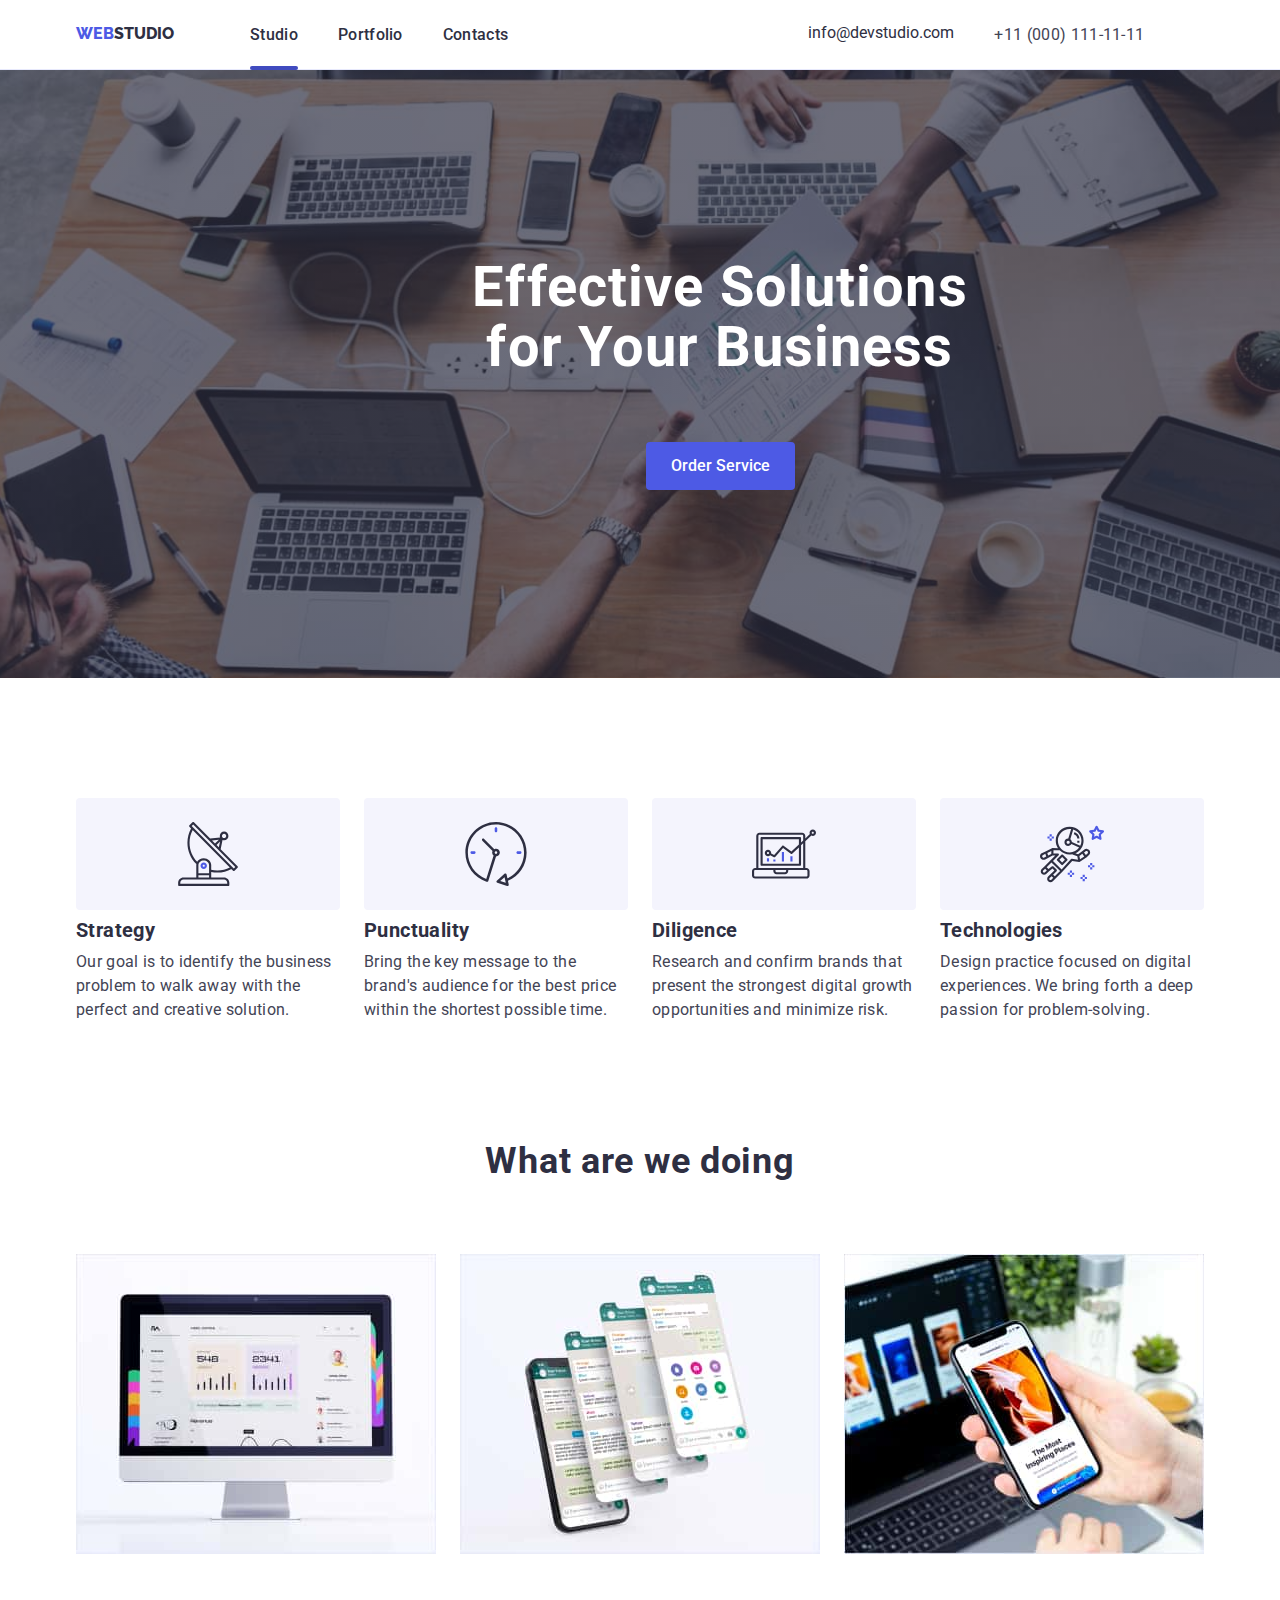
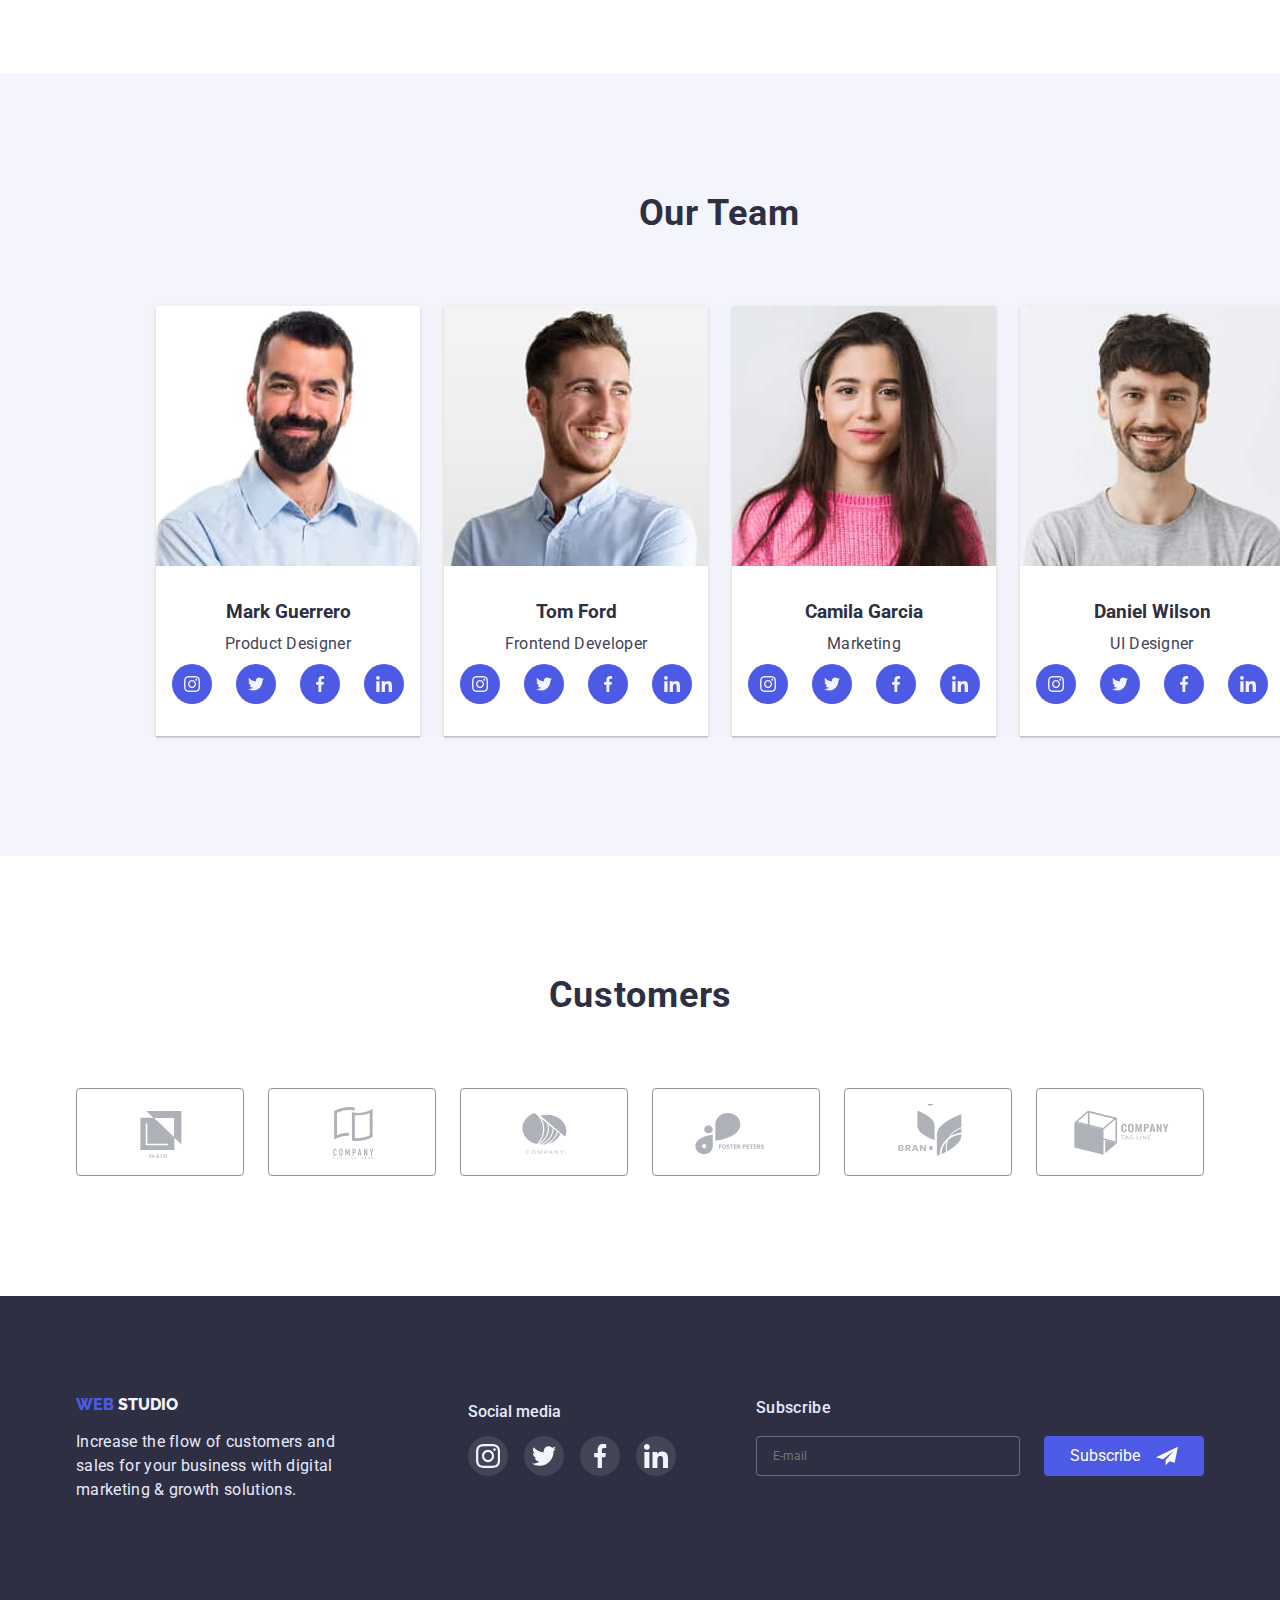
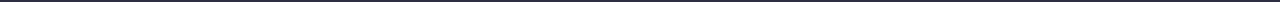
==== commit d15db78f: "update goit-markup-hw-06" ====
--- a/index.html
+++ b/index.html
@@ -282,8 +282,8 @@
     <div class="footer-info">
   <a class="logo link" href="./index.html"><span class="logo-item">WEB</span>
     <span class="logo-second-item">STUDIO</span></a>
-  <p class="text">Increase the flow of customers and sales</br>
-    for your business with digital</br> marketing & growth solutions.</p>
+  <p class="text">Increase the flow of customers and sales
+    for your business with digital marketing & growth solutions.</p>
   </div>
     <div class="foot-soc-container">
     <h3 class="foot-soc-title">Social media</h3>
--- a/css/styles.css
+++ b/css/styles.css
@@ -542,6 +542,7 @@
 color: #e7e9fc;
 border: 1px solid rgba(255, 255, 255, 0.3);
 border-radius: 4px;
+padding-left: 16px;
 }
 .footer-input:focus{
   outline: transparent;
@@ -592,9 +593,10 @@
   justify-content: center;
   margin-left: auto;
   margin-bottom: 24px;
-  transition-property: border-color;
-  transition-duration: 250ms;
-  transition-timing-function: cubic-bezier(0.4, 0, 0.2, 1);
+  transition-property: border-color, fill;
+  transition-duration: 250ms;
+  transition-timing-function: cubic-bezier(0.4, 0, 0.2, 1);
+  cursor: pointer;
 }
 .modal-button:is(:hover, :focus){
   fill: #FFFFFF;
@@ -606,7 +608,7 @@
   line-height: 1.5;
   text-align: center;
   letter-spacing: 0.02em;
-  margin-bottom: 34px;
+  margin-bottom: 16px;
 }
 .modal-field {
   margin-bottom: 8px;
@@ -674,6 +676,7 @@
   line-height: 1.2;
   letter-spacing: 0.04em;
   color: #8e8f99;
+  margin-top: 16px;
 }
 .check-text span{
 width: 16px;
@@ -693,12 +696,13 @@
 }
 .policy-link{
   margin-left: 2px;
+  color:rgba(77, 90, 229, 1);
 }
 .modal .main-btn {
+  margin-top: 24px;
   width: 169px;
   height: 56px;
 }
-
 .backdrop.is-hidden .modal {
   transform: translate(-50%, -50%) scale(0) rotate(-360deg);
 }
